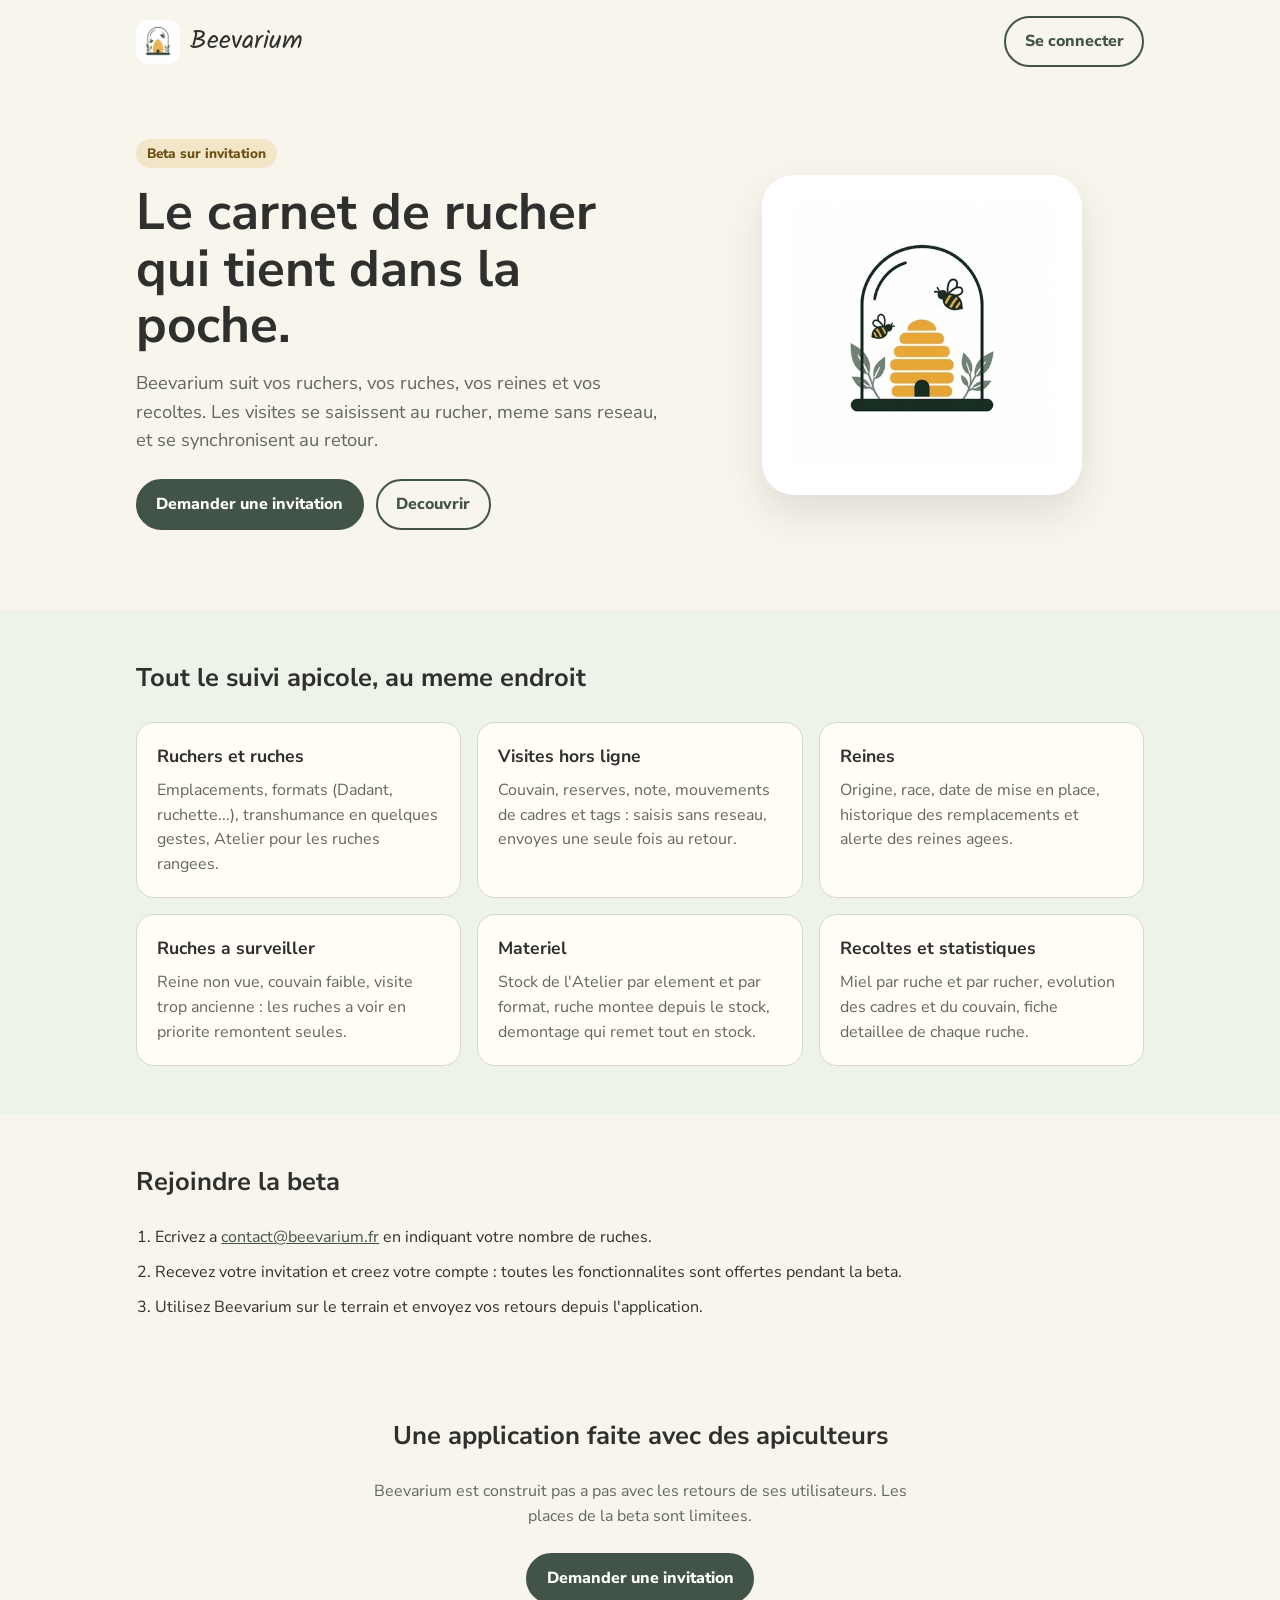
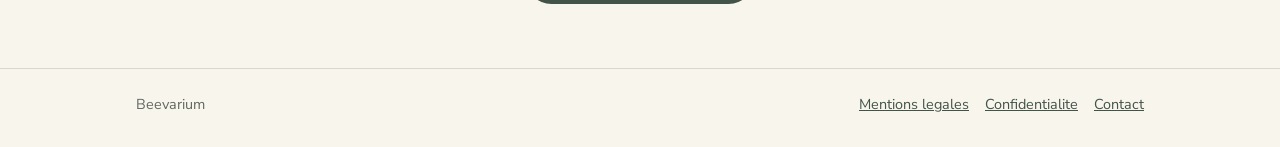
==== site/index.html @ 9ae9f38d "Beevarium : etat public du projet" ====
<!doctype html>
<html lang="fr">
<head>
<meta charset="utf-8">
<meta name="viewport" content="width=device-width, initial-scale=1">
<title>Beevarium - gestion de ruchers</title>
<meta name="description" content="Beevarium : ruchers, ruches, reines, visites hors ligne, recoltes, materiel et statistiques, pense pour le terrain. Beta sur invitation.">
<link rel="icon" href="assets/logo.jpg">
<link rel="preconnect" href="https://fonts.googleapis.com">
<link rel="preconnect" href="https://fonts.gstatic.com" crossorigin>
<link href="https://fonts.googleapis.com/css2?family=Kalam:wght@700&family=Nunito+Sans:wght@400;600;700;800&display=swap" rel="stylesheet">
<style>
  /* Memes couleurs que l'application. */
  :root {
    --bg: #f8f5ed;
    --bg-alt: #eef3ea;
    --ink: #2f302d;
    --muted: #626761;
    --card: #fffdf6;
    --line: #d9d6cc;
    --sage-dark: #425348;
    --accent: #b88b2f;
    --accent-soft: #f3e6c8;
  }
  * { box-sizing: border-box; }
  body { margin: 0; font-family: "Nunito Sans", system-ui, sans-serif; color: var(--ink); background: var(--bg); line-height: 1.55; }
  a { color: var(--sage-dark); }
  .wrap { max-width: 1040px; margin: 0 auto; padding: 0 16px; }
  header { display: flex; align-items: center; justify-content: space-between; gap: 12px; padding: 16px 0; }
  .brand { display: flex; align-items: center; gap: 10px; text-decoration: none; color: var(--ink); }
  .brand img { width: 44px; height: 44px; border-radius: 12px; background: #fff; }
  .brand span { font-family: "Kalam", cursive; font-size: 1.6rem; }
  .btn { display: inline-block; padding: 0.7rem 1.15rem; border-radius: 999px; font-weight: 800; text-decoration: none; border: 2px solid var(--sage-dark); }
  .btn-primary { background: var(--sage-dark); color: #fff; }
  .btn-ghost { color: var(--sage-dark); background: transparent; }
  .hero { display: grid; gap: 32px; align-items: center; padding: 32px 0 56px; }
  .hero h1 { font-size: clamp(2rem, 6vw, 3.2rem); line-height: 1.1; margin: 0 0 16px; }
  .hero p.lead { font-size: 1.15rem; color: var(--muted); margin: 0 0 24px; max-width: 34em; }
  .badge { display: inline-block; background: var(--accent-soft); color: #6b4f12; font-weight: 800; font-size: 0.85rem; padding: 0.25rem 0.7rem; border-radius: 999px; margin-bottom: 16px; }
  .actions { display: flex; flex-wrap: wrap; gap: 12px; }
  .hero-visual { justify-self: center; width: min(320px, 80vw); aspect-ratio: 1; border-radius: 32px; background: #fff; box-shadow: 0 18px 40px rgba(47, 48, 45, 0.12); display: grid; place-items: center; }
  .hero-visual img { width: 82%; }
  section.band { background: var(--bg-alt); padding: 48px 0; }
  h2 { font-size: 1.6rem; margin: 0 0 24px; }
  .grid { display: grid; gap: 16px; grid-template-columns: repeat(auto-fit, minmax(min(100%, 290px), 1fr)); }
  .card { background: var(--card); border: 1px solid var(--line); border-radius: 18px; padding: 20px; }
  .card h3 { margin: 0 0 8px; font-size: 1.1rem; }
  .card p { margin: 0; color: var(--muted); }
  .steps { padding: 48px 0; }
  .steps ol { margin: 0; padding-left: 1.2rem; display: grid; gap: 10px; }
  .cta { text-align: center; padding: 48px 0 64px; }
  .cta p { color: var(--muted); max-width: 36em; margin: 0 auto 24px; }
  footer { border-top: 1px solid var(--line); padding: 24px 0 32px; color: var(--muted); font-size: 0.9rem; }
  footer .wrap { display: flex; flex-wrap: wrap; gap: 16px; justify-content: space-between; }
  footer nav { display: flex; flex-wrap: wrap; gap: 16px; }
  @media (min-width: 820px) {
    .hero { grid-template-columns: 1.2fr 1fr; padding: 56px 0 80px; }
  }
</style>
</head>
<body>
<div class="wrap">
  <header>
    <a class="brand" href="./"><img src="assets/logo.jpg" alt=""><span>Beevarium</span></a>
    <a class="btn btn-ghost" href="https://beta.beevarium.fr/app/">Se connecter</a>
  </header>

  <main>
    <section class="hero">
      <div>
        <span class="badge">Beta sur invitation</span>
        <h1>Le carnet de rucher qui tient dans la poche.</h1>
        <p class="lead">Beevarium suit vos ruchers, vos ruches, vos reines et vos recoltes. Les visites se saisissent au rucher, meme sans reseau, et se synchronisent au retour.</p>
        <div class="actions">
          <a class="btn btn-primary" href="mailto:contact@beevarium.fr?subject=Invitation%20a%20la%20beta%20Beevarium">Demander une invitation</a>
          <a class="btn btn-ghost" href="#fonctions">Decouvrir</a>
        </div>
      </div>
      <div class="hero-visual"><img src="assets/logo.jpg" alt="Logo Beevarium : une ruche sous cloche"></div>
    </section>
  </main>
</div>

<section class="band" id="fonctions">
  <div class="wrap">
    <h2>Tout le suivi apicole, au meme endroit</h2>
    <div class="grid">
      <article class="card"><h3>Ruchers et ruches</h3><p>Emplacements, formats (Dadant, ruchette...), transhumance en quelques gestes, Atelier pour les ruches rangees.</p></article>
      <article class="card"><h3>Visites hors ligne</h3><p>Couvain, reserves, note, mouvements de cadres et tags : saisis sans reseau, envoyes une seule fois au retour.</p></article>
      <article class="card"><h3>Reines</h3><p>Origine, race, date de mise en place, historique des remplacements et alerte des reines agees.</p></article>
      <article class="card"><h3>Ruches a surveiller</h3><p>Reine non vue, couvain faible, visite trop ancienne : les ruches a voir en priorite remontent seules.</p></article>
      <article class="card"><h3>Materiel</h3><p>Stock de l'Atelier par element et par format, ruche montee depuis le stock, demontage qui remet tout en stock.</p></article>
      <article class="card"><h3>Recoltes et statistiques</h3><p>Miel par ruche et par rucher, evolution des cadres et du couvain, fiche detaillee de chaque ruche.</p></article>
    </div>
  </div>
</section>

<div class="wrap">
  <section class="steps">
    <h2>Rejoindre la beta</h2>
    <ol>
      <li>Ecrivez a <a href="mailto:contact@beevarium.fr">contact@beevarium.fr</a> en indiquant votre nombre de ruches.</li>
      <li>Recevez votre invitation et creez votre compte : toutes les fonctionnalites sont offertes pendant la beta.</li>
      <li>Utilisez Beevarium sur le terrain et envoyez vos retours depuis l'application.</li>
    </ol>
  </section>

  <section class="cta">
    <h2>Une application faite avec des apiculteurs</h2>
    <p>Beevarium est construit pas a pas avec les retours de ses utilisateurs. Les places de la beta sont limitees.</p>
    <a class="btn btn-primary" href="mailto:contact@beevarium.fr?subject=Invitation%20a%20la%20beta%20Beevarium">Demander une invitation</a>
  </section>
</div>

<footer>
  <div class="wrap">
    <span>Beevarium</span>
    <nav>
      <a href="https://beta.beevarium.fr/app/legal.html">Mentions legales</a>
      <a href="https://beta.beevarium.fr/app/privacy.html">Confidentialite</a>
      <a href="mailto:contact@beevarium.fr">Contact</a>
    </nav>
  </div>
</footer>
</body>
</html>
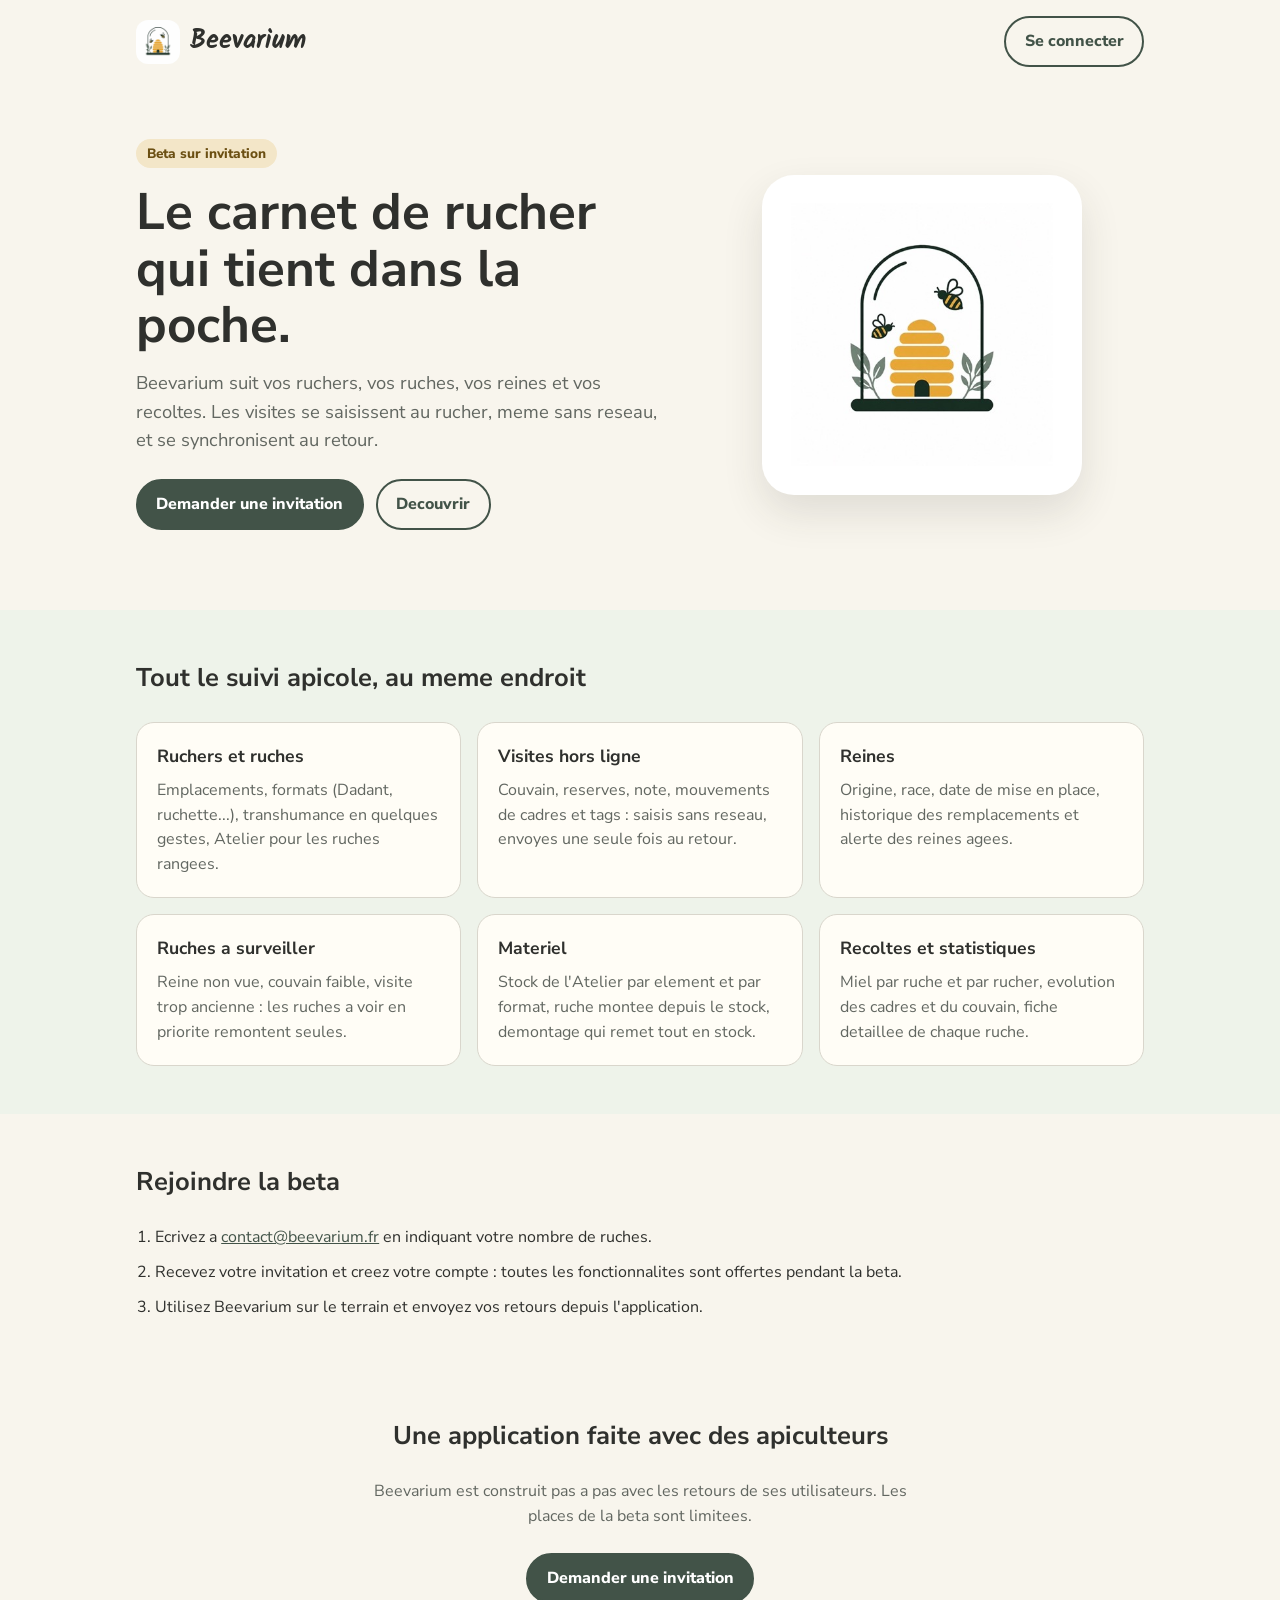
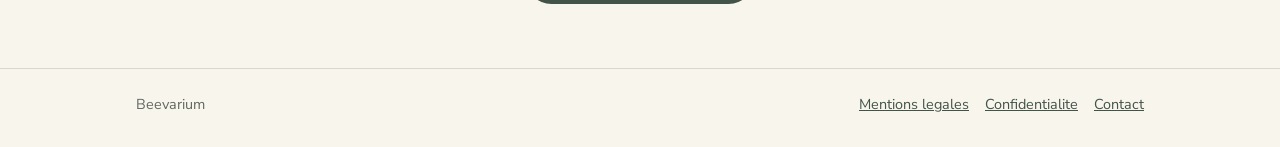
==== commit 4a886b72: "Beevarium : etat public du projet" ====
--- a/site/index.html
+++ b/site/index.html
@@ -6,10 +6,10 @@
 <title>Beevarium - gestion de ruchers</title>
 <meta name="description" content="Beevarium : ruchers, ruches, reines, visites hors ligne, recoltes, materiel et statistiques, pense pour le terrain. Beta sur invitation.">
 <link rel="icon" href="assets/logo.jpg">
-<link rel="preconnect" href="https://fonts.googleapis.com">
-<link rel="preconnect" href="https://fonts.gstatic.com" crossorigin>
-<link href="https://fonts.googleapis.com/css2?family=Kalam:wght@700&family=Nunito+Sans:wght@400;600;700;800&display=swap" rel="stylesheet">
 <style>
+  /* Polices libres (SIL OFL) hebergees avec la page : aucune requete vers un tiers. */
+  @font-face { font-family: "Kalam"; font-weight: 700; font-display: swap; src: url("assets/fonts/kalam-latin-700.woff2") format("woff2"); }
+  @font-face { font-family: "Nunito Sans"; font-weight: 200 1000; font-display: swap; src: url("assets/fonts/nunito-sans-latin-wght.woff2") format("woff2"); }
   /* Memes couleurs que l'application. */
   :root {
     --bg: #f8f5ed;
